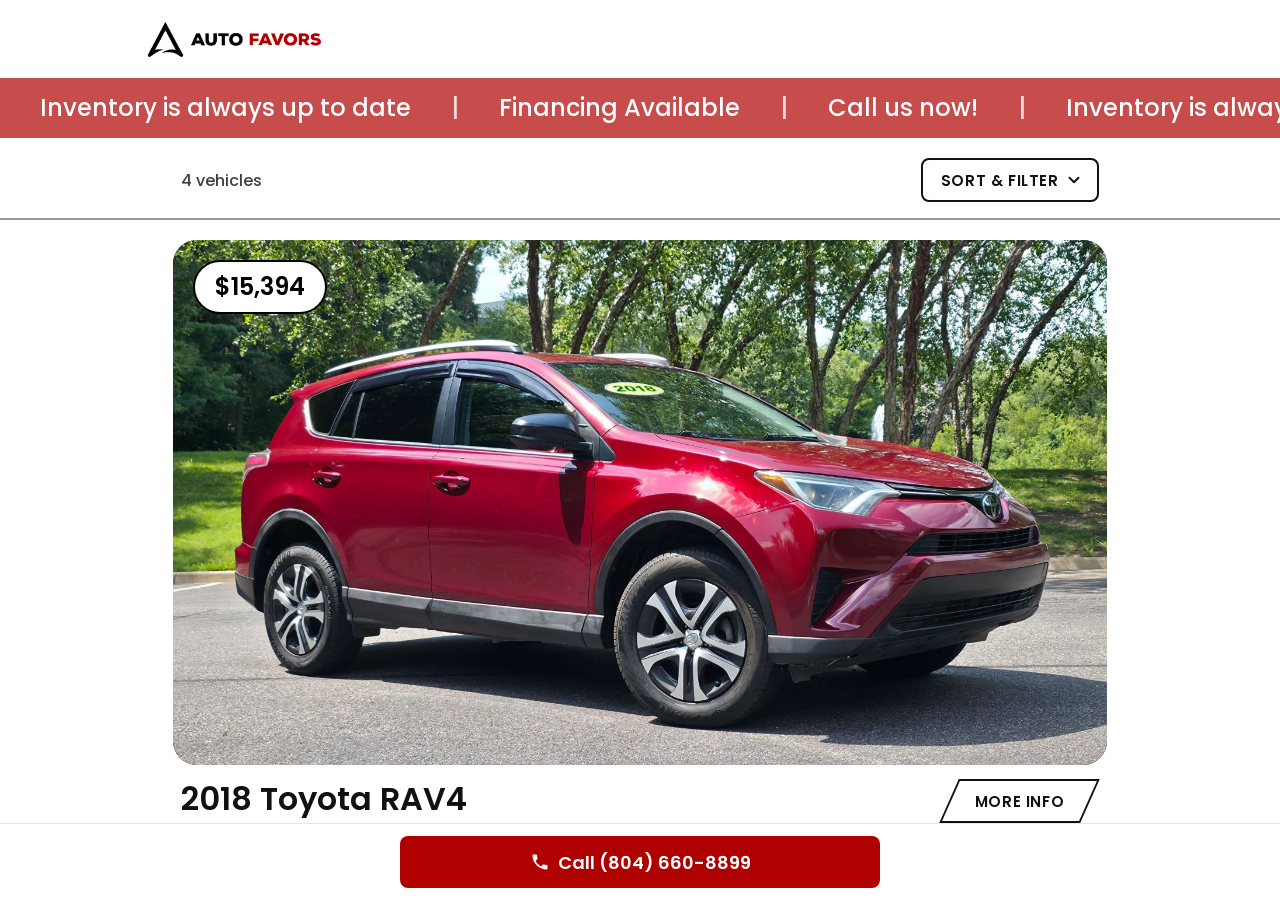
==== inventory.html @ ba11f226 "Auto Favors demo site: home and inventory pages Co-Authored-By: Claude Fable 5.1 <noreply@anthropic." ====
<!doctype html>
<html lang="en">
<head>
  <meta charset="utf-8">
  <meta name="viewport" content="width=device-width, initial-scale=1, viewport-fit=cover">
  <title>Inventory | Auto Favors</title>
  <link rel="preconnect" href="https://fonts.googleapis.com">
  <link rel="preconnect" href="https://fonts.gstatic.com" crossorigin>
  <link href="https://fonts.googleapis.com/css2?family=Poppins:wght@400;500;600;700&display=swap" rel="stylesheet">
  <link rel="stylesheet" href="styles.css">
</head>
<body>
  <div class="shell">
    <header class="header">
      <a class="logo" href="./" aria-label="Auto Favors home">
        <img src="assets/logo.png" alt="Auto Favors" width="300" height="67">
      </a>
      <button class="burger" type="button" aria-label="Menu" aria-expanded="false" aria-controls="menu">
        <span></span><span></span><span></span>
      </button>
      <nav class="menu" id="menu" aria-label="Main" hidden>
        <a href="./">HOME</a>
        <a href="inventory.html">INVENTORY</a>
        <a href="https://www.autofavors.com/apply-online/">APPLY NOW</a>
        <a href="https://www.autofavors.com/about-us/">ABOUT US</a>
        <a href="https://www.autofavors.com/contact-us/">CONTACT US</a>
      </nav>
    </header>

    <div class="ribbon" aria-label="Inventory is always up to date. Financing available. Call us now!">
      <div class="ribbon-track" aria-hidden="true">
        <div class="ribbon-group">
          <span>Inventory is always up to date</span><i>|</i>
          <span>Financing Available</span><i>|</i>
          <span>Call us now!</span><i>|</i>
        </div>
        <div class="ribbon-group">
          <span>Inventory is always up to date</span><i>|</i>
          <span>Financing Available</span><i>|</i>
          <span>Call us now!</span><i>|</i>
        </div>
        <div class="ribbon-group">
          <span>Inventory is always up to date</span><i>|</i>
          <span>Financing Available</span><i>|</i>
          <span>Call us now!</span><i>|</i>
        </div>
        <div class="ribbon-group">
          <span>Inventory is always up to date</span><i>|</i>
          <span>Financing Available</span><i>|</i>
          <span>Call us now!</span><i>|</i>
        </div>
      </div>
    </div>

    <main class="content">
      <h1 class="sr-only">Inventory</h1>

      <div class="toolbar">
        <p class="result-count" aria-live="polite">4 vehicles</p>
        <div class="sort">
          <button class="sort-toggle" type="button" aria-expanded="false" aria-controls="sort-panel">SORT &amp; FILTER<svg class="chevron" viewBox="0 0 24 24" width="18" height="18" aria-hidden="true"><path d="M6 9l6 6 6-6" fill="none" stroke="currentColor" stroke-width="2.5" stroke-linecap="round" stroke-linejoin="round"/></svg></button>
          <div class="sort-panel" id="sort-panel" hidden>
            <p class="sort-label">TYPE:</p>
            <div class="sort-options sort-types">
              <button type="button" data-type="luxury" aria-pressed="false">LUXURY</button>
              <button type="button" data-type="economy" aria-pressed="false">ECONOMY</button>
              <button type="button" data-type="commercial" aria-pressed="false">COMMERCIAL</button>
            </div>
            <p class="sort-label">SORT BY:</p>
            <div class="sort-options sort-orders">
              <button type="button" data-sort="year-desc" aria-pressed="true">NEWEST</button>
              <button type="button" data-sort="year-asc" aria-pressed="false">OLDEST</button>
              <button type="button" data-sort="miles-asc" aria-pressed="false">MILEAGE LOW</button>
              <button type="button" data-sort="miles-desc" aria-pressed="false">MILEAGE HIGH</button>
              <button type="button" data-sort="price-asc" aria-pressed="false">PRICE LOW</button>
              <button type="button" data-sort="price-desc" aria-pressed="false">PRICE HIGH</button>
            </div>
          </div>
        </div>
      </div>

      <hr class="toolbar-line">

      <div class="inventory-list">
      <section class="vehicle" data-type="economy" data-year="2018" data-miles="118435" data-price="15394">
        <div class="hero" role="button" tabindex="0" aria-label="Next photo of the 2018 Toyota RAV4">
          <div class="slides" data-interval="6000">
            <img class="slide is-active" src="assets/rav4/01.jpg" alt="2018 Toyota RAV4, front three-quarter view" width="1600" height="900" loading="lazy">
            <img class="slide" src="assets/rav4/02.jpg" alt="2018 Toyota RAV4, dashboard" width="1600" height="900" loading="lazy">
            <img class="slide" src="assets/rav4/03.jpg" alt="2018 Toyota RAV4, front view" width="1600" height="900" loading="lazy">
            <img class="slide" src="assets/rav4/04.jpg" alt="2018 Toyota RAV4, driver's seat" width="1600" height="900" loading="lazy">
            <img class="slide" src="assets/rav4/05.jpg" alt="2018 Toyota RAV4, side view" width="1600" height="900" loading="lazy">
            <img class="slide" src="assets/rav4/06.jpg" alt="2018 Toyota RAV4, steering wheel and console" width="1600" height="900" loading="lazy">
            <img class="slide" src="assets/rav4/07.jpg" alt="2018 Toyota RAV4, rear view" width="1600" height="900" loading="lazy">
            <img class="slide" src="assets/rav4/08.jpg" alt="2018 Toyota RAV4, cargo area" width="1600" height="900" loading="lazy">
            <img class="slide" src="assets/rav4/09.jpg" alt="2018 Toyota RAV4, front three-quarter view" width="1600" height="900" loading="lazy">
            <img class="slide" src="assets/rav4/10.jpg" alt="2018 Toyota RAV4, backup camera screen" width="1600" height="900" loading="lazy">
          </div>

          <div class="price-pill">$15,394</div>
        </div>

        <div class="vehicle-info">
          <div class="vehicle-text">
            <h2 class="vehicle-name">2018 Toyota RAV4</h2>
            <span class="vehicle-miles">118,435 mi</span>
          </div>
          <div class="vehicle-actions">
            <a class="action action-info" href="https://www.autofavors.com/inventory/toyota/rav4/481147/"><span>MORE INFO</span></a>
            <a class="action action-call" href="tel:+18046608899"><span>CALL US</span></a>
          </div>
        </div>
      </section>

      <hr class="divider">

      <section class="vehicle" data-type="economy" data-year="2015" data-miles="80808" data-price="13394">
        <div class="hero" role="button" tabindex="0" aria-label="Next photo of the 2015 Honda Civic">
          <div class="slides" data-interval="6000">
            <img class="slide is-active" src="assets/civic/01.jpg" alt="2015 Honda Civic, front three-quarter view" width="1600" height="900" loading="lazy">
            <img class="slide" src="assets/civic/02.jpg" alt="2015 Honda Civic, dashboard" width="1600" height="900" loading="lazy">
            <img class="slide" src="assets/civic/03.jpg" alt="2015 Honda Civic, front view" width="1600" height="900" loading="lazy">
            <img class="slide" src="assets/civic/04.jpg" alt="2015 Honda Civic, front seats" width="1600" height="900" loading="lazy">
            <img class="slide" src="assets/civic/05.jpg" alt="2015 Honda Civic, side view" width="1600" height="900" loading="lazy">
            <img class="slide" src="assets/civic/06.jpg" alt="2015 Honda Civic, steering wheel and touchscreen" width="1600" height="900" loading="lazy">
            <img class="slide" src="assets/civic/07.jpg" alt="2015 Honda Civic, rear view" width="1600" height="900" loading="lazy">
            <img class="slide" src="assets/civic/08.jpg" alt="2015 Honda Civic, rear seat" width="1600" height="900" loading="lazy">
            <img class="slide" src="assets/civic/09.jpg" alt="2015 Honda Civic, rear three-quarter view" width="1600" height="900" loading="lazy">
            <img class="slide" src="assets/civic/10.jpg" alt="2015 Honda Civic, backup camera screen" width="1600" height="900" loading="lazy">
          </div>

          <div class="price-pill">$13,394</div>
        </div>

        <div class="vehicle-info">
          <div class="vehicle-text">
            <h2 class="vehicle-name">2015 Honda Civic</h2>
            <span class="vehicle-miles">80,808 mi</span>
          </div>
          <div class="vehicle-actions">
            <a class="action action-info" href="https://www.autofavors.com/inventory/honda/civic/049902/"><span>MORE INFO</span></a>
            <a class="action action-call" href="tel:+18046608899"><span>CALL US</span></a>
          </div>
        </div>
      </section>

      <hr class="divider">

      <section class="vehicle" data-type="luxury" data-year="2013" data-miles="111203" data-price="15394">
        <div class="hero" role="button" tabindex="0" aria-label="Next photo of the 2013 Lexus RX">
          <div class="slides" data-interval="6000">
            <img class="slide is-active" src="assets/rx/01.jpg" alt="2013 Lexus RX, front three-quarter view" width="1600" height="900" loading="lazy">
            <img class="slide" src="assets/rx/02.jpg" alt="2013 Lexus RX, dashboard" width="1600" height="900" loading="lazy">
            <img class="slide" src="assets/rx/03.jpg" alt="2013 Lexus RX, front view" width="1600" height="900" loading="lazy">
            <img class="slide" src="assets/rx/04.jpg" alt="2013 Lexus RX, driver's seat" width="1600" height="900" loading="lazy">
            <img class="slide" src="assets/rx/05.jpg" alt="2013 Lexus RX, side view" width="1600" height="900" loading="lazy">
            <img class="slide" src="assets/rx/06.jpg" alt="2013 Lexus RX, steering wheel and console" width="1600" height="900" loading="lazy">
            <img class="slide" src="assets/rx/07.jpg" alt="2013 Lexus RX, rear three-quarter view" width="1600" height="900" loading="lazy">
            <img class="slide" src="assets/rx/08.jpg" alt="2013 Lexus RX, rear seat" width="1600" height="900" loading="lazy">
            <img class="slide" src="assets/rx/09.jpg" alt="2013 Lexus RX, rear three-quarter view, passenger side" width="1600" height="900" loading="lazy">
            <img class="slide" src="assets/rx/10.jpg" alt="2013 Lexus RX, cargo area" width="1600" height="900" loading="lazy">
          </div>

          <div class="price-pill">$15,394</div>
        </div>

        <div class="vehicle-info">
          <div class="vehicle-text">
            <h2 class="vehicle-name">2013 Lexus RX</h2>
            <span class="vehicle-miles">111,203 mi</span>
          </div>
          <div class="vehicle-actions">
            <a class="action action-info" href="https://www.autofavors.com/inventory/lexus/rx/174867/"><span>MORE INFO</span></a>
            <a class="action action-call" href="tel:+18046608899"><span>CALL US</span></a>
          </div>
        </div>
      </section>

      <hr class="divider">

      <section class="vehicle" data-type="economy" data-year="2007" data-miles="150550" data-price="7394">
        <div class="hero" role="button" tabindex="0" aria-label="Next photo of the 2007 Honda Accord">
          <div class="slides" data-interval="6000">
            <img class="slide is-active" src="assets/accord/01.jpg" alt="2007 Honda Accord, front three-quarter view" width="1600" height="900">
            <img class="slide" src="assets/accord/02.jpg" alt="2007 Honda Accord, dashboard" width="1600" height="900">
            <img class="slide" src="assets/accord/03.jpg" alt="2007 Honda Accord, front view" width="1600" height="900" loading="lazy">
            <img class="slide" src="assets/accord/04.jpg" alt="2007 Honda Accord, driver's seat" width="1600" height="900" loading="lazy">
            <img class="slide" src="assets/accord/05.jpg" alt="2007 Honda Accord, front three-quarter view, passenger side" width="1600" height="900" loading="lazy">
            <img class="slide" src="assets/accord/06.jpg" alt="2007 Honda Accord, front seats and moonroof" width="1600" height="900" loading="lazy">
            <img class="slide" src="assets/accord/07.jpg" alt="2007 Honda Accord, side view" width="1600" height="900" loading="lazy">
            <img class="slide" src="assets/accord/08.jpg" alt="2007 Honda Accord, rear seat" width="1600" height="900" loading="lazy">
            <img class="slide" src="assets/accord/09.jpg" alt="2007 Honda Accord, rear view" width="1600" height="900" loading="lazy">
            <img class="slide" src="assets/accord/10.jpg" alt="2007 Honda Accord, steering wheel and console" width="1600" height="900" loading="lazy">
          </div>

          <div class="price-pill">$7,394</div>
        </div>

        <div class="vehicle-info">
          <div class="vehicle-text">
            <h2 class="vehicle-name">2007 Honda Accord</h2>
            <span class="vehicle-miles">150,550 mi</span>
          </div>
          <div class="vehicle-actions">
            <a class="action action-info" href="https://www.autofavors.com/inventory/honda/accord/060665/"><span>MORE INFO</span></a>
            <a class="action action-call" href="tel:+18046608899"><span>CALL US</span></a>
          </div>
        </div>
      </section>
      </div>

      <p class="empty-state" hidden>No vehicles of this type right now. Call us and we'll help you find one.</p>
    </main>

    <footer class="callbar">
      <a class="call-button" href="tel:+18046608899">
        <svg viewBox="0 0 24 24" width="20" height="20" aria-hidden="true"><path fill="currentColor" d="M6.6 10.8a15.2 15.2 0 0 0 6.6 6.6l2.2-2.2a1 1 0 0 1 1-.25c1.1.37 2.3.57 3.6.57a1 1 0 0 1 1 1V20a1 1 0 0 1-1 1A17 17 0 0 1 3 4a1 1 0 0 1 1-1h3.5a1 1 0 0 1 1 1c0 1.25.2 2.45.57 3.57a1 1 0 0 1-.25 1L6.6 10.8Z"/></svg>
        Call (804) 660-8899
      </a>
    </footer>
  </div>

  <script src="main.js"></script>
</body>
</html>
---- styles.css ----
:root {
  --red: #b00101;
  --red-rgb: 176, 1, 1;
  --green: #178a1f;
  --ink: #111111;
  --surface: #ffffff;
  --line: #e6e6e6;
  --column: 64rem;
  --touch: 2.75rem;
}

*,
*::before,
*::after {
  box-sizing: border-box;
}

html {
  -webkit-tap-highlight-color: transparent;
  touch-action: manipulation;
  -webkit-text-size-adjust: 100%;
}

html,
body {
  height: 100%;
  margin: 0;
  overflow: hidden;
  overscroll-behavior: none;
}

body {
  font-family: "Poppins", -apple-system, BlinkMacSystemFont, "Segoe UI", Roboto, sans-serif;
  color: var(--ink);
  background: var(--surface);
}

/* Locked shell: header and call bar stay put, content scrolls between them */
.shell {
  display: flex;
  flex-direction: column;
  height: 100dvh;
}

.header,
.ribbon,
.callbar {
  flex-shrink: 0;
  user-select: none;
  -webkit-user-select: none;
}

.header {
  position: relative;
  z-index: 10;
  display: flex;
  align-items: center;
  justify-content: space-between;
  width: 100%;
  max-width: var(--column);
  margin: 0 auto;
  padding: calc(1.0625rem + env(safe-area-inset-top)) 1rem 1.0625rem;
}

.logo {
  display: flex;
  align-items: center;
  min-height: var(--touch);
}

.logo img {
  display: block;
  width: auto;
  height: 2rem;
}

.burger {
  display: flex;
  flex-direction: column;
  justify-content: center;
  gap: 0.3125rem;
  width: var(--touch);
  height: var(--touch);
  padding: 0.625rem;
  margin-right: -0.625rem;
  border: 0;
  background: none;
  cursor: pointer;
}

.burger span {
  display: block;
  height: 2px;
  border-radius: 2px;
  background: var(--ink);
  transition: transform 0.2s ease, opacity 0.2s ease;
}

/* Burger turns into an X while the menu is open */
.burger[aria-expanded="true"] span:nth-child(1) {
  transform: translateY(0.4375rem) rotate(45deg);
}

.burger[aria-expanded="true"] span:nth-child(2) {
  opacity: 0;
}

.burger[aria-expanded="true"] span:nth-child(3) {
  transform: translateY(-0.4375rem) rotate(-45deg);
}

.menu {
  position: absolute;
  top: 100%;
  left: 0;
  right: 0;
  display: flex;
  flex-direction: column;
  padding: 0.5rem 0;
  border-top: 1px solid var(--line);
  background: var(--surface);
  box-shadow: 0 1rem 2rem rgba(0, 0, 0, 0.18);
}

.menu[hidden] {
  display: none;
}

.menu a {
  display: flex;
  align-items: center;
  min-height: 3.25rem;
  padding: 0 1.25rem;
  color: var(--ink);
  font-size: 1.0625rem;
  font-weight: 600;
  letter-spacing: 0.04em;
  text-decoration: none;
}

.menu a + a {
  border-top: 1px solid var(--line);
}

.menu a:active {
  background: var(--line);
}

.burger:active {
  opacity: 0.6;
}

.content {
  flex: 1;
  min-height: 0;
  overflow-y: auto;
  overscroll-behavior-y: contain;
  container-type: size;
}

.vehicle,
.toolbar,
.empty-state,
.categories {
  /* 95% of the screen wide, or as wide as the available height allows at 16:9 */
  --below-hero: 10rem;
  /* on short screens, stop shrinking at 24rem and let the page scroll instead */
  width: min(95cqw, max(24rem, calc((100cqh - var(--below-hero)) * 16 / 9)));
  margin: 0.75rem auto 0;
}

.divider {
  width: 95cqw;
  height: 2px;
  margin: 2.5rem auto;
  border: 0;
  border-radius: 999px;
  background: rgba(0, 0, 0, 0.4);
}

.vehicle {
  margin-top: 1.25rem;
}

.toolbar {
  position: relative;
  z-index: 5;
  display: flex;
  align-items: center;
  justify-content: space-between;
  gap: 1rem;
  margin-top: 1.25rem;
  padding: 0 0.5rem;
}

.result-count {
  margin: 0;
  font-weight: 500;
  opacity: 0.8;
}

.sort {
  position: relative;
}

.sort-toggle {
  display: flex;
  align-items: center;
  justify-content: center;
  gap: 0.375rem;
  min-height: var(--touch);
  padding: 0 0.875rem 0 1.125rem;
  border: 2px solid var(--ink);
  border-radius: 0.5rem;
  background: var(--surface);
  color: var(--ink);
  font: inherit;
  font-size: 0.9375rem;
  font-weight: 600;
  letter-spacing: 0.04em;
  cursor: pointer;
}

.chevron {
  transition: transform 0.2s ease;
}

.sort-toggle[aria-expanded="true"] .chevron {
  transform: rotate(180deg);
}

.toolbar-line {
  width: 100%;
  height: 2px;
  margin: 1rem 0 0;
  border: 0;
  background: rgba(0, 0, 0, 0.4);
}

.sort-toggle[aria-expanded="true"] {
  background: var(--ink);
  color: #fff;
}

.sort-toggle:active {
  opacity: 0.8;
}

.sort-panel {
  position: absolute;
  top: calc(100% + 0.5rem);
  right: 0;
  width: min(22rem, 92cqw);
  padding: 1rem;
  border: 1px solid var(--line);
  border-radius: 0.75rem;
  background: var(--surface);
  box-shadow: 0 1rem 2rem rgba(0, 0, 0, 0.18);
}

.sort-panel[hidden] {
  display: none;
}

.sort-label {
  margin: 0 0 0.5rem;
  font-size: 0.875rem;
  font-weight: 700;
  letter-spacing: 0.04em;
}

.sort-options {
  display: grid;
  gap: 0.5rem;
}

.sort-types {
  grid-template-columns: 1fr;
  margin-bottom: 1.25rem;
}

.sort-orders {
  grid-template-columns: 1fr 1fr;
}

.sort-options button {
  min-height: var(--touch);
  padding: 0 0.5rem;
  border: 2px solid var(--ink);
  border-radius: 0.5rem;
  background: var(--surface);
  color: var(--ink);
  font: inherit;
  font-size: 0.875rem;
  font-weight: 600;
  letter-spacing: 0.04em;
  cursor: pointer;
}

.sort-options button[aria-pressed="true"] {
  border-color: var(--red);
  background: var(--red);
  color: #fff;
}

.sort-options button:active {
  opacity: 0.8;
}

.toolbar-line + .inventory-list > .vehicle:first-child {
  margin-top: 1.25rem;
}

.inventory-list > .vehicle:last-child {
  padding-bottom: 2rem;
}

.empty-state {
  padding: 3rem 0.5rem;
  font-size: 1.0625rem;
  text-align: center;
}

.empty-state[hidden] {
  display: none;
}

.divider + .vehicle {
  margin-top: 0;
}

.vehicle:last-child {
  padding-bottom: 2rem;
}

.sr-only {
  position: absolute;
  width: 1px;
  height: 1px;
  overflow: hidden;
  clip-path: inset(50%);
  white-space: nowrap;
}

.categories {
  padding: 0.75rem 0.5rem 1rem;
}

.about {
  padding-bottom: 0.5rem;
}

.financing {
  padding-bottom: 0.5rem;
  text-align: center;
}

.financing:last-child {
  padding-bottom: 3rem;
}

.financing .about-title {
  margin-top: 0;
}

.financing-actions {
  display: flex;
  flex-direction: column;
  align-items: center;
  gap: 0.75rem;
  margin-top: 1.5rem;
}

.apply-button {
  display: inline-flex;
  align-items: center;
  justify-content: center;
  min-width: 16rem;
  min-height: 3.25rem;
  padding: 0 2.5rem;
  border: 2px solid var(--green);
  background: var(--green);
  color: #fff;
  font-size: 1.125rem;
  font-weight: 700;
  letter-spacing: 0.04em;
  text-decoration: none;
  transform: skewX(-24deg);
  user-select: none;
  -webkit-user-select: none;
}

.apply-button-call {
  border-color: #000;
  background: #fff;
  color: #000;
}

.about-title.inventory-title {
  width: 98cqw;
  font-size: 1.25rem;
  text-wrap: wrap;
}

.apply-button-inventory {
  border-color: var(--red);
  background: var(--red);
}

.apply-button span {
  display: block;
  transform: skewX(24deg);
}

.apply-button:active {
  opacity: 0.8;
}

.about-title,
.about-copy {
  width: 95cqw;
  max-width: 44rem;
  margin-left: auto;
  margin-right: auto;
}

.about-title {
  margin-top: 0.75rem;
  margin-bottom: 1rem;
  text-align: center;
  font-size: 1.5rem;
  font-weight: 700;
  line-height: 1.25;
  text-wrap: balance;
}

.nowrap {
  white-space: nowrap;
}

.about-photo {
  display: block;
  width: 100%;
  height: auto;
  max-height: 80cqh;
  object-fit: cover;
}

.about-figure {
  position: relative;
  margin-bottom: 3rem;
}

/* Red parallelogram straddling the bottom edge of the photo */
.about-address {
  position: absolute;
  left: 50%;
  bottom: 0;
  max-width: 92cqw;
  margin: 0;
  padding: 0.75rem 1.75rem;
  background: var(--red);
  color: #fff;
  font-weight: 600;
  text-align: center;
  white-space: nowrap;
  transform: translate(-50%, 50%) skewX(-24deg);
}

.about-address span {
  display: block;
  transform: skewX(24deg);
}

.about-copy {
  margin-top: 0;
  margin-bottom: 0;
  font-size: 1.0625rem;
  line-height: 1.6;
}

.section-title {
  margin: 0 0 0.875rem;
  text-align: center;
  font-size: 1.25rem;
  font-weight: 700;
  letter-spacing: 0.04em;
}

.category-buttons {
  display: grid;
  grid-template-columns: repeat(auto-fit, minmax(7rem, 1fr));
  gap: 0.5rem;
}

.category {
  display: flex;
  align-items: center;
  justify-content: center;
  min-height: 3rem;
  padding: 0 0.5rem;
  border-radius: 0.5rem;
  background: var(--red);
  color: #fff;
  font-size: 0.875rem;
  font-weight: 600;
  letter-spacing: 0.04em;
  text-decoration: none;
  user-select: none;
  -webkit-user-select: none;
}

.category:active {
  transform: scale(0.98);
  opacity: 0.8;
}

.hero {
  position: relative;
  aspect-ratio: 16 / 9;
  overflow: hidden;
  border-radius: 1.5rem;
  background: #000;
  cursor: pointer;
  user-select: none;
  -webkit-user-select: none;
}

.hero.is-bouncing {
  animation: hero-bounce 0.45s ease-out;
}

@keyframes hero-bounce {
  0% { transform: scale(1); }
  30% { transform: scale(0.95); }
  60% { transform: scale(1.025); }
  80% { transform: scale(0.99); }
  100% { transform: scale(1); }
}

.slide {
  position: absolute;
  inset: 0;
  width: 100%;
  height: 100%;
  object-fit: cover;
  opacity: 0;
  transition: opacity 0.8s ease;
}

.slide.is-active {
  opacity: 1;
}

.ribbon {
  overflow: hidden;
  background: rgba(var(--red-rgb), 0.7);
  color: #fff;
  font-size: 1.25rem;
  font-weight: 500;
  line-height: 3rem;
  white-space: nowrap;
}

.ribbon-track {
  display: inline-flex;
  animation: ribbon-slide 40s linear infinite;
}

.ribbon-group {
  display: inline-flex;
  align-items: center;
}

.ribbon-group span {
  padding: 0 2.5rem;
}

.ribbon-group i {
  font-style: normal;
  opacity: 0.8;
}

@keyframes ribbon-slide {
  from { transform: translateX(0); }
  to { transform: translateX(-50%); }
}

.price-pill {
  position: absolute;
  top: 0.75rem;
  left: 0.75rem;
  z-index: 2;
  padding: 0.375rem 0.875rem;
  border: 2px solid #000;
  border-radius: 999px;
  background: #fff;
  color: #000;
  font-size: 1.125rem;
  font-weight: 600;
  line-height: 1.4;
}

.vehicle-info {
  display: flex;
  align-items: flex-start;
  justify-content: space-between;
  gap: 1rem;
  padding: 0.875rem 1rem 1rem 0.5rem;
}

.vehicle-text {
  display: flex;
  flex-direction: column;
  gap: 0.125rem;
  min-width: 0;
}

.vehicle-actions {
  display: flex;
  flex-direction: column;
  flex-shrink: 0;
  gap: 0.5rem;
}

.action {
  display: flex;
  align-items: center;
  justify-content: center;
  min-width: 8.5rem;
  min-height: var(--touch);
  padding: 0 1.5rem;
  border: 2px solid var(--ink);
  font-size: 0.9375rem;
  font-weight: 600;
  letter-spacing: 0.04em;
  text-decoration: none;
  user-select: none;
  -webkit-user-select: none;
  transform: skewX(-24deg);
}

.action span {
  display: block;
  transform: skewX(24deg);
}

.action-info {
  background: var(--surface);
  color: var(--ink);
}

.action-call {
  border-color: var(--red);
  background: var(--red);
  color: #fff;
}

.action:active {
  opacity: 0.8;
}

.vehicle-name {
  margin: 0;
  font-size: 1.5rem;
  font-weight: 600;
  line-height: 1.25;
}

.vehicle-miles {
  font-size: 1.125rem;
  opacity: 0.8;
}

.callbar {
  padding: 0.75rem 1rem calc(0.75rem + env(safe-area-inset-bottom));
  border-top: 1px solid var(--line);
  background: var(--surface);
}

.call-button {
  display: flex;
  align-items: center;
  justify-content: center;
  gap: 0.5rem;
  width: 100%;
  max-width: 30rem;
  min-height: 3.25rem;
  margin: 0 auto;
  border-radius: 0.5rem;
  background: var(--red);
  color: #fff;
  font-size: 1.125rem;
  font-weight: 600;
  text-decoration: none;
}

.call-button:active {
  transform: scale(0.98);
  opacity: 0.9;
}

.call-button:focus-visible,
.action:focus-visible,
.sort-toggle:focus-visible,
.sort-options button:focus-visible,
.menu a:focus-visible,
.hero:focus-visible,
.apply-button:focus-visible,
.category:focus-visible,
.burger:focus-visible,
.logo:focus-visible {
  outline: 2px solid var(--ink);
  outline-offset: 2px;
}

@media (hover: hover) {
  .menu a:hover {
    color: var(--red);
  }

  .call-button:hover {
    background: #930101;
  }
}

@media (min-width: 48rem) {
  .menu {
    left: auto;
    right: 1rem;
    width: 18rem;
    border: 1px solid var(--line);
    border-radius: 0.75rem;
    overflow: hidden;
  }

  .logo img {
    height: 2.5rem;
  }

  .ribbon {
    font-size: 1.5rem;
    line-height: 3.75rem;
  }

  .price-pill {
    top: 1.25rem;
    left: 1.25rem;
    padding: 0.5rem 1.25rem;
    font-size: 1.5rem;
  }

  .vehicle-name {
    font-size: 2rem;
  }

  .section-title {
    font-size: 1.5rem;
  }

  .about-title {
    font-size: 2rem;
  }

  .about-address,
  .about-copy {
    font-size: 1.25rem;
  }

  .about-title.inventory-title {
    font-size: 1.625rem;
  }

  .about-address {
    padding: 1rem 2.5rem;
  }

  .category {
    min-height: 3.25rem;
    font-size: 1rem;
  }

  .vehicle-miles {
    font-size: 1.5rem;
  }
}

@media (prefers-reduced-motion: reduce) {
  .ribbon-track {
    animation-duration: 90s;
  }

  .slide {
    transition: none;
  }

  .hero.is-bouncing {
    animation: none;
  }
}
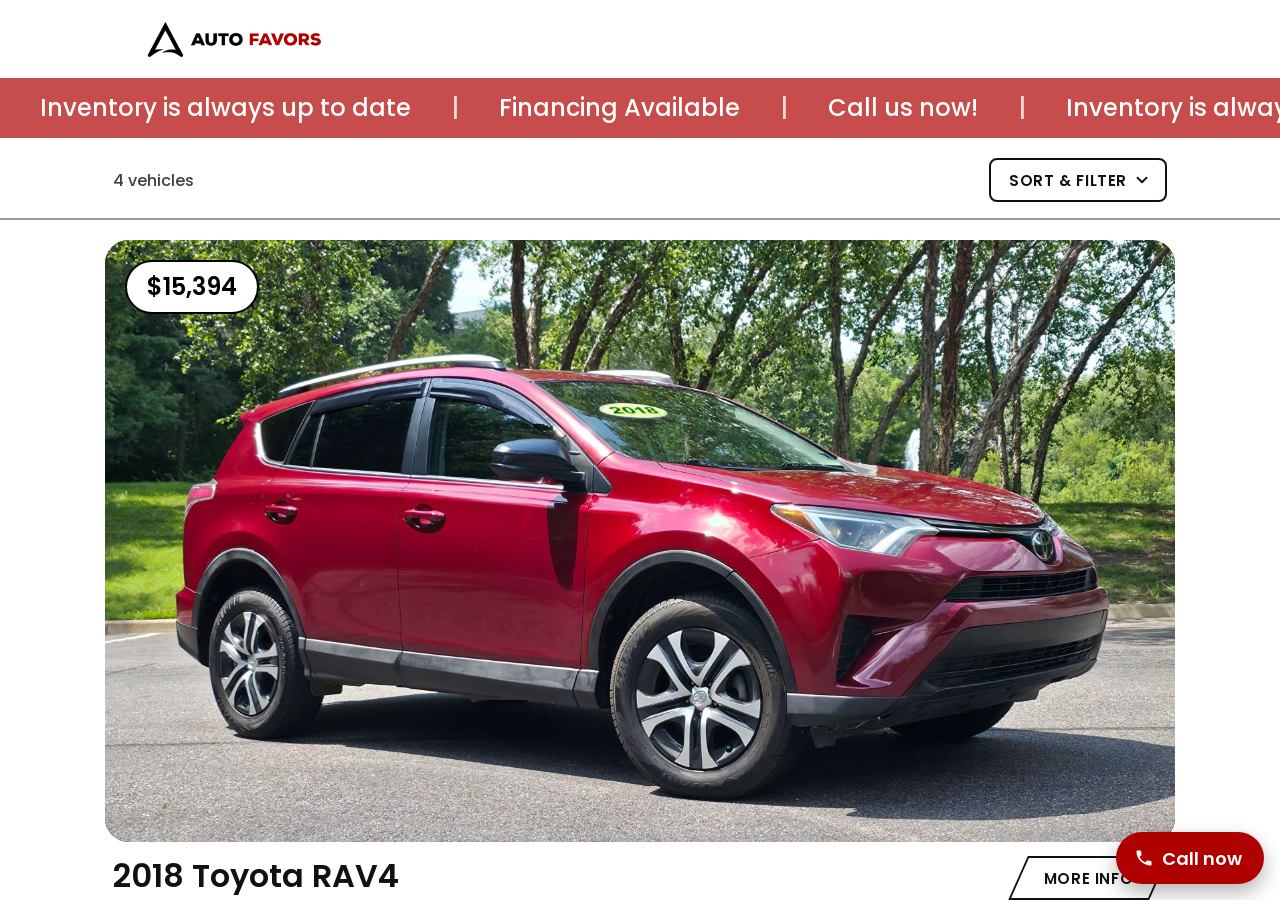
==== commit 5387d269: "Call bar becomes a floating Call now bubble, bottom right Co-Authored-By: Claude Fable 5.1 <noreply@" ====
--- a/inventory.html
+++ b/inventory.html
@@ -212,12 +212,10 @@
       <p class="empty-state" hidden>No vehicles of this type right now. Call us and we'll help you find one.</p>
     </main>
 
-    <footer class="callbar">
-      <a class="call-button" href="tel:+18046608899">
-        <svg viewBox="0 0 24 24" width="20" height="20" aria-hidden="true"><path fill="currentColor" d="M6.6 10.8a15.2 15.2 0 0 0 6.6 6.6l2.2-2.2a1 1 0 0 1 1-.25c1.1.37 2.3.57 3.6.57a1 1 0 0 1 1 1V20a1 1 0 0 1-1 1A17 17 0 0 1 3 4a1 1 0 0 1 1-1h3.5a1 1 0 0 1 1 1c0 1.25.2 2.45.57 3.57a1 1 0 0 1-.25 1L6.6 10.8Z"/></svg>
-        Call (804) 660-8899
-      </a>
-    </footer>
+    <a class="call-bubble" href="tel:+18046608899">
+      <svg viewBox="0 0 24 24" width="20" height="20" aria-hidden="true"><path fill="currentColor" d="M6.6 10.8a15.2 15.2 0 0 0 6.6 6.6l2.2-2.2a1 1 0 0 1 1-.25c1.1.37 2.3.57 3.6.57a1 1 0 0 1 1 1V20a1 1 0 0 1-1 1A17 17 0 0 1 3 4a1 1 0 0 1 1-1h3.5a1 1 0 0 1 1 1c0 1.25.2 2.45.57 3.57a1 1 0 0 1-.25 1L6.6 10.8Z"/></svg>
+      Call now
+    </a>
   </div>
 
   <script src="main.js"></script>
--- a/styles.css
+++ b/styles.css
@@ -35,7 +35,7 @@
   background: var(--surface);
 }
 
-/* Locked shell: header and call bar stay put, content scrolls between them */
+/* Locked shell: header stays put, content scrolls beneath it */
 .shell {
   display: flex;
   flex-direction: column;
@@ -43,8 +43,7 @@
 }
 
 .header,
-.ribbon,
-.callbar {
+.ribbon {
   flex-shrink: 0;
   user-select: none;
   -webkit-user-select: none;
@@ -156,6 +155,13 @@
   overflow-y: auto;
   overscroll-behavior-y: contain;
   container-type: size;
+}
+
+/* Room at the end of the page so the call bubble never covers the last button */
+.content::after {
+  content: "";
+  display: block;
+  height: calc(4.5rem + env(safe-area-inset-bottom));
 }
 
 .vehicle,
@@ -672,35 +678,35 @@
   opacity: 0.8;
 }
 
-.callbar {
-  padding: 0.75rem 1rem calc(0.75rem + env(safe-area-inset-bottom));
-  border-top: 1px solid var(--line);
-  background: var(--surface);
-}
-
-.call-button {
+/* Floating call bubble, pinned to the bottom right over the page */
+.call-bubble {
+  position: fixed;
+  right: calc(1rem + env(safe-area-inset-right));
+  bottom: calc(1rem + env(safe-area-inset-bottom));
+  z-index: 8;
   display: flex;
   align-items: center;
   justify-content: center;
   gap: 0.5rem;
-  width: 100%;
-  max-width: 30rem;
   min-height: 3.25rem;
-  margin: 0 auto;
-  border-radius: 0.5rem;
+  padding: 0 1.375rem 0 1.125rem;
+  border-radius: 999px;
   background: var(--red);
   color: #fff;
   font-size: 1.125rem;
   font-weight: 600;
   text-decoration: none;
-}
-
-.call-button:active {
-  transform: scale(0.98);
+  box-shadow: 0 0.5rem 1.25rem rgba(0, 0, 0, 0.3);
+  user-select: none;
+  -webkit-user-select: none;
+}
+
+.call-bubble:active {
+  transform: scale(0.96);
   opacity: 0.9;
 }
 
-.call-button:focus-visible,
+.call-bubble:focus-visible,
 .action:focus-visible,
 .sort-toggle:focus-visible,
 .sort-options button:focus-visible,
@@ -719,7 +725,7 @@
     color: var(--red);
   }
 
-  .call-button:hover {
+  .call-bubble:hover {
     background: #930101;
   }
 }
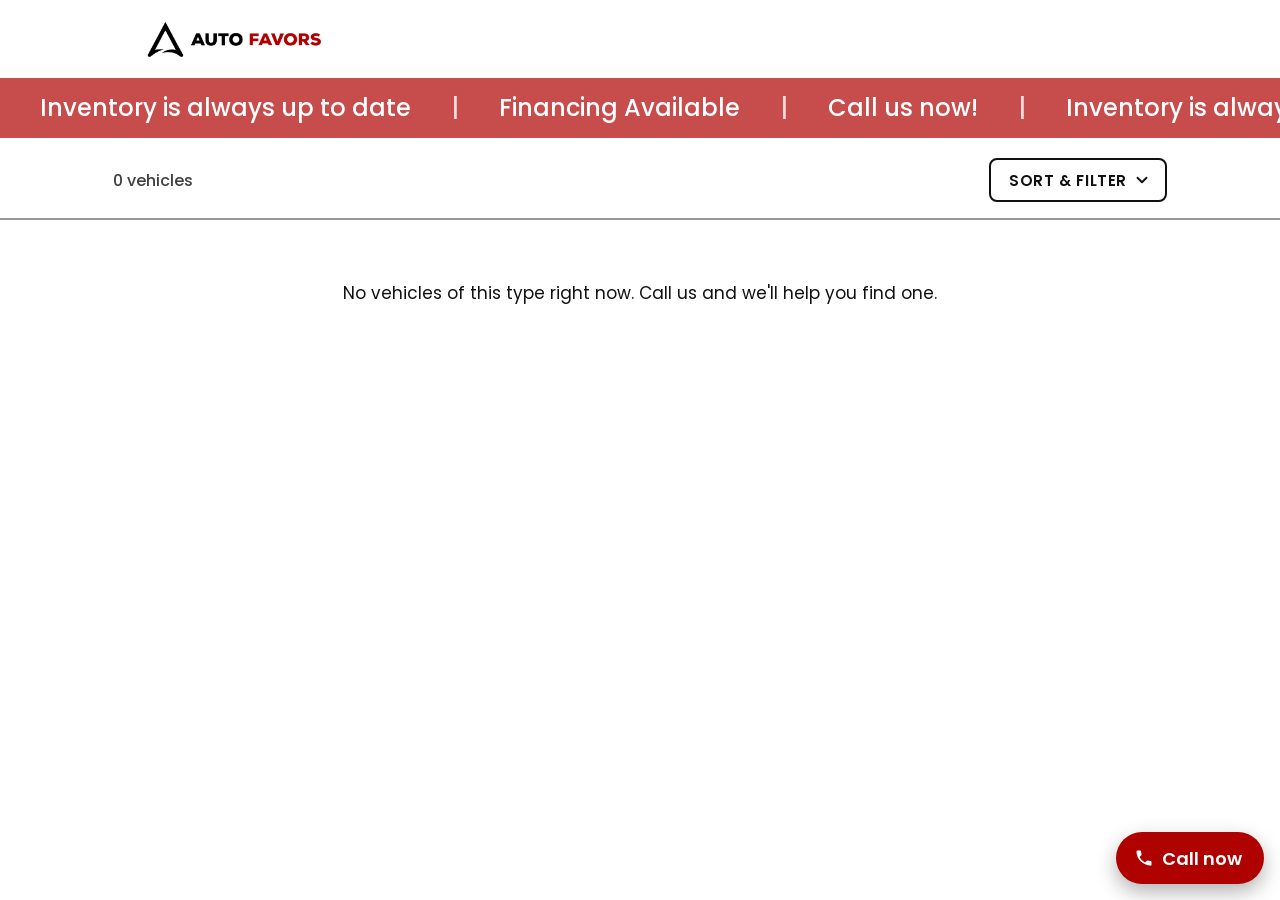
==== commit 26a31035: "Cars load from car profiles instead of being typed into the pages The featured car is the home page " ====
--- a/inventory.html
+++ b/inventory.html
@@ -56,7 +56,7 @@
       <h1 class="sr-only">Inventory</h1>
 
       <div class="toolbar">
-        <p class="result-count" aria-live="polite">4 vehicles</p>
+        <p class="result-count" aria-live="polite">&nbsp;</p>
         <div class="sort">
           <button class="sort-toggle" type="button" aria-expanded="false" aria-controls="sort-panel">SORT &amp; FILTER<svg class="chevron" viewBox="0 0 24 24" width="18" height="18" aria-hidden="true"><path d="M6 9l6 6 6-6" fill="none" stroke="currentColor" stroke-width="2.5" stroke-linecap="round" stroke-linejoin="round"/></svg></button>
           <div class="sort-panel" id="sort-panel" hidden>
@@ -81,132 +81,12 @@
 
       <hr class="toolbar-line">
 
+      <!-- Filled in by main.js, one card per car profile -->
       <div class="inventory-list">
-      <section class="vehicle" data-type="economy" data-year="2018" data-miles="118435" data-price="15394">
-        <div class="hero" role="button" tabindex="0" aria-label="Next photo of the 2018 Toyota RAV4">
-          <div class="slides" data-interval="6000">
-            <img class="slide is-active" src="assets/rav4/01.jpg" alt="2018 Toyota RAV4, front three-quarter view" width="1600" height="900" loading="lazy">
-            <img class="slide" src="assets/rav4/02.jpg" alt="2018 Toyota RAV4, dashboard" width="1600" height="900" loading="lazy">
-            <img class="slide" src="assets/rav4/03.jpg" alt="2018 Toyota RAV4, front view" width="1600" height="900" loading="lazy">
-            <img class="slide" src="assets/rav4/04.jpg" alt="2018 Toyota RAV4, driver's seat" width="1600" height="900" loading="lazy">
-            <img class="slide" src="assets/rav4/05.jpg" alt="2018 Toyota RAV4, side view" width="1600" height="900" loading="lazy">
-            <img class="slide" src="assets/rav4/06.jpg" alt="2018 Toyota RAV4, steering wheel and console" width="1600" height="900" loading="lazy">
-            <img class="slide" src="assets/rav4/07.jpg" alt="2018 Toyota RAV4, rear view" width="1600" height="900" loading="lazy">
-            <img class="slide" src="assets/rav4/08.jpg" alt="2018 Toyota RAV4, cargo area" width="1600" height="900" loading="lazy">
-            <img class="slide" src="assets/rav4/09.jpg" alt="2018 Toyota RAV4, front three-quarter view" width="1600" height="900" loading="lazy">
-            <img class="slide" src="assets/rav4/10.jpg" alt="2018 Toyota RAV4, backup camera screen" width="1600" height="900" loading="lazy">
-          </div>
-
-          <div class="price-pill">$15,394</div>
-        </div>
-
-        <div class="vehicle-info">
-          <div class="vehicle-text">
-            <h2 class="vehicle-name">2018 Toyota RAV4</h2>
-            <span class="vehicle-miles">118,435 mi</span>
-          </div>
-          <div class="vehicle-actions">
-            <a class="action action-info" href="https://www.autofavors.com/inventory/toyota/rav4/481147/"><span>MORE INFO</span></a>
-            <a class="action action-call" href="tel:+18046608899"><span>CALL US</span></a>
-          </div>
-        </div>
-      </section>
-
-      <hr class="divider">
-
-      <section class="vehicle" data-type="economy" data-year="2015" data-miles="80808" data-price="13394">
-        <div class="hero" role="button" tabindex="0" aria-label="Next photo of the 2015 Honda Civic">
-          <div class="slides" data-interval="6000">
-            <img class="slide is-active" src="assets/civic/01.jpg" alt="2015 Honda Civic, front three-quarter view" width="1600" height="900" loading="lazy">
-            <img class="slide" src="assets/civic/02.jpg" alt="2015 Honda Civic, dashboard" width="1600" height="900" loading="lazy">
-            <img class="slide" src="assets/civic/03.jpg" alt="2015 Honda Civic, front view" width="1600" height="900" loading="lazy">
-            <img class="slide" src="assets/civic/04.jpg" alt="2015 Honda Civic, front seats" width="1600" height="900" loading="lazy">
-            <img class="slide" src="assets/civic/05.jpg" alt="2015 Honda Civic, side view" width="1600" height="900" loading="lazy">
-            <img class="slide" src="assets/civic/06.jpg" alt="2015 Honda Civic, steering wheel and touchscreen" width="1600" height="900" loading="lazy">
-            <img class="slide" src="assets/civic/07.jpg" alt="2015 Honda Civic, rear view" width="1600" height="900" loading="lazy">
-            <img class="slide" src="assets/civic/08.jpg" alt="2015 Honda Civic, rear seat" width="1600" height="900" loading="lazy">
-            <img class="slide" src="assets/civic/09.jpg" alt="2015 Honda Civic, rear three-quarter view" width="1600" height="900" loading="lazy">
-            <img class="slide" src="assets/civic/10.jpg" alt="2015 Honda Civic, backup camera screen" width="1600" height="900" loading="lazy">
-          </div>
-
-          <div class="price-pill">$13,394</div>
-        </div>
-
-        <div class="vehicle-info">
-          <div class="vehicle-text">
-            <h2 class="vehicle-name">2015 Honda Civic</h2>
-            <span class="vehicle-miles">80,808 mi</span>
-          </div>
-          <div class="vehicle-actions">
-            <a class="action action-info" href="https://www.autofavors.com/inventory/honda/civic/049902/"><span>MORE INFO</span></a>
-            <a class="action action-call" href="tel:+18046608899"><span>CALL US</span></a>
-          </div>
-        </div>
-      </section>
-
-      <hr class="divider">
-
-      <section class="vehicle" data-type="luxury" data-year="2013" data-miles="111203" data-price="15394">
-        <div class="hero" role="button" tabindex="0" aria-label="Next photo of the 2013 Lexus RX">
-          <div class="slides" data-interval="6000">
-            <img class="slide is-active" src="assets/rx/01.jpg" alt="2013 Lexus RX, front three-quarter view" width="1600" height="900" loading="lazy">
-            <img class="slide" src="assets/rx/02.jpg" alt="2013 Lexus RX, dashboard" width="1600" height="900" loading="lazy">
-            <img class="slide" src="assets/rx/03.jpg" alt="2013 Lexus RX, front view" width="1600" height="900" loading="lazy">
-            <img class="slide" src="assets/rx/04.jpg" alt="2013 Lexus RX, driver's seat" width="1600" height="900" loading="lazy">
-            <img class="slide" src="assets/rx/05.jpg" alt="2013 Lexus RX, side view" width="1600" height="900" loading="lazy">
-            <img class="slide" src="assets/rx/06.jpg" alt="2013 Lexus RX, steering wheel and console" width="1600" height="900" loading="lazy">
-            <img class="slide" src="assets/rx/07.jpg" alt="2013 Lexus RX, rear three-quarter view" width="1600" height="900" loading="lazy">
-            <img class="slide" src="assets/rx/08.jpg" alt="2013 Lexus RX, rear seat" width="1600" height="900" loading="lazy">
-            <img class="slide" src="assets/rx/09.jpg" alt="2013 Lexus RX, rear three-quarter view, passenger side" width="1600" height="900" loading="lazy">
-            <img class="slide" src="assets/rx/10.jpg" alt="2013 Lexus RX, cargo area" width="1600" height="900" loading="lazy">
-          </div>
-
-          <div class="price-pill">$15,394</div>
-        </div>
-
-        <div class="vehicle-info">
-          <div class="vehicle-text">
-            <h2 class="vehicle-name">2013 Lexus RX</h2>
-            <span class="vehicle-miles">111,203 mi</span>
-          </div>
-          <div class="vehicle-actions">
-            <a class="action action-info" href="https://www.autofavors.com/inventory/lexus/rx/174867/"><span>MORE INFO</span></a>
-            <a class="action action-call" href="tel:+18046608899"><span>CALL US</span></a>
-          </div>
-        </div>
-      </section>
-
-      <hr class="divider">
-
-      <section class="vehicle" data-type="economy" data-year="2007" data-miles="150550" data-price="7394">
-        <div class="hero" role="button" tabindex="0" aria-label="Next photo of the 2007 Honda Accord">
-          <div class="slides" data-interval="6000">
-            <img class="slide is-active" src="assets/accord/01.jpg" alt="2007 Honda Accord, front three-quarter view" width="1600" height="900">
-            <img class="slide" src="assets/accord/02.jpg" alt="2007 Honda Accord, dashboard" width="1600" height="900">
-            <img class="slide" src="assets/accord/03.jpg" alt="2007 Honda Accord, front view" width="1600" height="900" loading="lazy">
-            <img class="slide" src="assets/accord/04.jpg" alt="2007 Honda Accord, driver's seat" width="1600" height="900" loading="lazy">
-            <img class="slide" src="assets/accord/05.jpg" alt="2007 Honda Accord, front three-quarter view, passenger side" width="1600" height="900" loading="lazy">
-            <img class="slide" src="assets/accord/06.jpg" alt="2007 Honda Accord, front seats and moonroof" width="1600" height="900" loading="lazy">
-            <img class="slide" src="assets/accord/07.jpg" alt="2007 Honda Accord, side view" width="1600" height="900" loading="lazy">
-            <img class="slide" src="assets/accord/08.jpg" alt="2007 Honda Accord, rear seat" width="1600" height="900" loading="lazy">
-            <img class="slide" src="assets/accord/09.jpg" alt="2007 Honda Accord, rear view" width="1600" height="900" loading="lazy">
-            <img class="slide" src="assets/accord/10.jpg" alt="2007 Honda Accord, steering wheel and console" width="1600" height="900" loading="lazy">
-          </div>
-
-          <div class="price-pill">$7,394</div>
-        </div>
-
-        <div class="vehicle-info">
-          <div class="vehicle-text">
-            <h2 class="vehicle-name">2007 Honda Accord</h2>
-            <span class="vehicle-miles">150,550 mi</span>
-          </div>
-          <div class="vehicle-actions">
-            <a class="action action-info" href="https://www.autofavors.com/inventory/honda/accord/060665/"><span>MORE INFO</span></a>
-            <a class="action action-call" href="tel:+18046608899"><span>CALL US</span></a>
-          </div>
-        </div>
-      </section>
+        <section class="vehicle is-loading" aria-busy="true">
+          <div class="hero"></div>
+          <div class="vehicle-info"></div>
+        </section>
       </div>
 
       <p class="empty-state" hidden>No vehicles of this type right now. Call us and we'll help you find one.</p>
--- a/styles.css
+++ b/styles.css
@@ -607,6 +607,42 @@
   line-height: 1.4;
 }
 
+/* Sold and coming-soon cars carry a label opposite the price */
+.status-pill {
+  position: absolute;
+  top: 0.75rem;
+  right: 0.75rem;
+  z-index: 2;
+  padding: 0.375rem 0.875rem;
+  border: 2px solid #000;
+  border-radius: 999px;
+  background: #000;
+  color: #fff;
+  font-size: 0.9375rem;
+  font-weight: 600;
+  letter-spacing: 0.04em;
+  line-height: 1.6;
+}
+
+.status-coming-soon {
+  border-color: var(--green);
+  background: var(--green);
+}
+
+/* A car with a single photo has nothing to skip to */
+.hero:not([role]) {
+  cursor: default;
+}
+
+/* Placeholder shown for the moment before the cars arrive */
+.vehicle.is-loading .hero {
+  background: var(--line);
+}
+
+.vehicle.is-loading .vehicle-info {
+  min-height: 7.5rem;
+}
+
 .vehicle-info {
   display: flex;
   align-items: flex-start;
@@ -756,6 +792,13 @@
     font-size: 1.5rem;
   }
 
+  .status-pill {
+    top: 1.25rem;
+    right: 1.25rem;
+    padding: 0.5rem 1.25rem;
+    font-size: 1.125rem;
+  }
+
   .vehicle-name {
     font-size: 2rem;
   }
